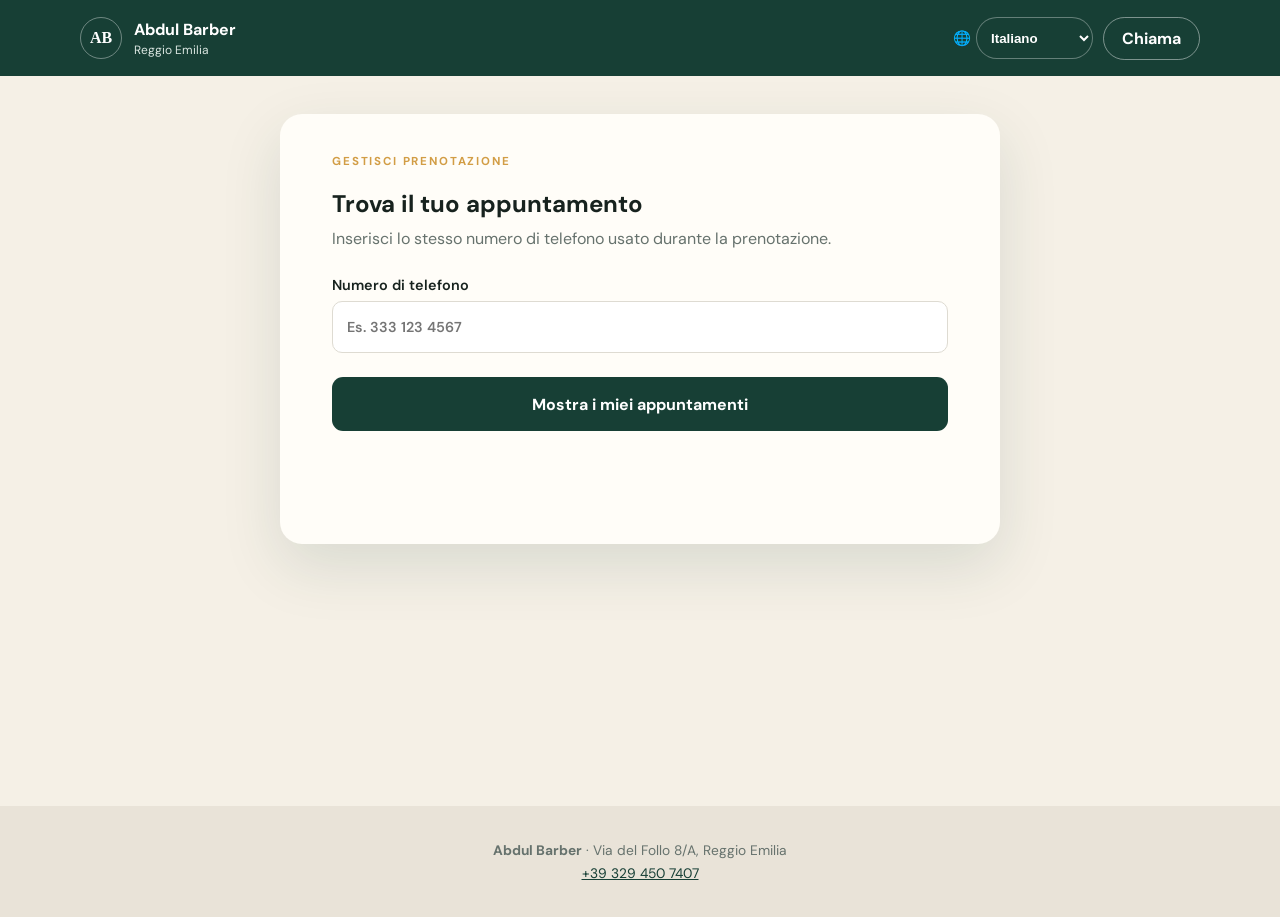
==== cancel.html @ 8a16a871 "Add customer cancellations and update opening hours" ====
<!doctype html>
<html lang="it">
  <head>
    <meta charset="UTF-8" />
    <meta name="viewport" content="width=device-width, initial-scale=1.0" />
    <meta name="theme-color" content="#173f35" />
    <meta name="description" content="Gestisci o disdici un appuntamento da Abdul Barber." />
    <link rel="icon" href="icon.svg" type="image/svg+xml" />
    <link rel="stylesheet" href="styles.css" />
    <title>Disdici appuntamento — Abdul Barber</title>
  </head>
  <body>
    <header class="topbar">
      <a class="brand" href="index.html" aria-label="Abdul Barber, pagina iniziale"><span class="brand-mark" aria-hidden="true">AB</span><span><strong>Abdul Barber</strong><small>Reggio Emilia</small></span></a>
      <div class="top-actions"><label class="language-picker" aria-label="Lingua"><span aria-hidden="true">🌐</span><select id="language-select"><option value="it">Italiano</option><option value="ar">العربية</option><option value="fr">Français</option><option value="es">Español</option></select></label><a class="phone-link" href="tel:+393294507407" data-i18n="call">Chiama</a></div>
    </header>

    <main class="simple-page">
      <section class="booking-card simple-card" aria-labelledby="cancel-title">
        <div id="cancel-search">
          <p class="step-label" data-i18n="cancelEyebrow">GESTISCI PRENOTAZIONE</p>
          <h1 id="cancel-title" data-i18n="cancelTitle">Trova il tuo appuntamento</h1>
          <p class="simple-intro" data-i18n="cancelText">Inserisci lo stesso numero di telefono usato durante la prenotazione.</p>
          <form id="lookup-form">
            <label><span class="label-text" data-i18n="phone">Numero di telefono</span><input id="lookup-phone" type="tel" inputmode="tel" autocomplete="tel" required placeholder="Es. 333 123 4567" data-i18n-placeholder="phonePlaceholder" /></label>
            <button id="lookup-button" class="primary-button" type="submit" data-i18n="searchBookings">Mostra i miei appuntamenti</button>
          </form>
          <p id="lookup-message" class="status-message" role="status" aria-live="polite"></p>
          <div id="booking-results" class="booking-results"></div>
        </div>
        <div id="cancel-success" class="cancel-success hidden">
          <div class="success-icon">✓</div>
          <h1 data-i18n="cancelledTitle">Appuntamento disdetto</h1>
          <p class="simple-intro" data-i18n="cancelledText">La disdetta è stata registrata e l’orario è tornato disponibile.</p>
          <a class="primary-button" href="index.html" data-i18n="backToBooking">Torna alla prenotazione</a>
        </div>
      </section>
    </main>

    <footer><p><strong>Abdul Barber</strong> · Via del Follo 8/A, Reggio Emilia</p><p><a href="tel:+393294507407">+39 329 450 7407</a></p></footer>
    <script src="i18n.js"></script><script src="config.js"></script><script src="api.js"></script><script src="cancel.js"></script>
  </body>
</html>
---- styles.css ----
@import url('https://fonts.googleapis.com/css2?family=DM+Sans:wght@400;500;600;700&family=Playfair+Display:ital,wght@1,700&display=swap');

:root { --green:#173f35; --green-2:#245c4d; --cream:#f5f0e6; --paper:#fffdf8; --ink:#17221e; --muted:#66726d; --gold:#d29d45; --line:#dedbd2; --danger:#a43838; }
* { box-sizing:border-box; }
html { scroll-behavior:smooth; }
body { margin:0; font-family:'DM Sans',system-ui,sans-serif; color:var(--ink); background:var(--cream); min-height:100vh; }
button,input,textarea { font:inherit; }
button,a { -webkit-tap-highlight-color:transparent; }
.topbar { height:76px; padding:0 max(20px,calc((100% - 1120px)/2)); display:flex; align-items:center; justify-content:space-between; background:var(--green); color:white; }
.brand { display:flex; gap:12px; align-items:center; color:white; text-decoration:none; }
.brand-mark { width:42px; height:42px; display:grid; place-items:center; border:1px solid #ffffff60; border-radius:50%; font-family:serif; font-weight:700; }
.brand strong,.brand small { display:block; }.brand small { color:#d9e5e0; margin-top:2px; font-size:.75rem; }
.phone-link { color:white; border:1px solid #ffffff70; border-radius:999px; padding:10px 18px; text-decoration:none; font-weight:700; }
.top-actions { display:flex; gap:10px; align-items:center; }.language-picker { display:flex; align-items:center; gap:5px; color:white; }.language-picker select { min-height:42px; border:1px solid #ffffff55; border-radius:999px; padding:0 30px 0 10px; color:white; background:var(--green); font-weight:600; cursor:pointer; }.label-text { color:var(--ink); font-weight:600; }
main { min-height:calc(100vh - 170px); }
.hero { background:var(--green); color:white; text-align:center; padding:58px 20px 118px; }
.eyebrow,.step-label { letter-spacing:.16em; font-size:.72rem; font-weight:700; color:var(--gold); }
.hero h1 { font-size:clamp(2.5rem,7vw,4.6rem); line-height:1.02; margin:12px 0 18px; letter-spacing:-.045em; }
.hero h1 em { font-family:'Playfair Display',serif; color:#e2bd79; font-weight:700; }
.hero>p:not(.eyebrow) { color:#d7e1de; margin:0 auto 28px; font-size:1.05rem; }
.shop-info { display:flex; justify-content:center; flex-wrap:wrap; gap:12px 26px; color:#eef4f1; font-size:.9rem; }
.booking-card { width:min(720px,calc(100% - 28px)); min-height:430px; margin:-74px auto 70px; position:relative; background:var(--paper); border-radius:22px; box-shadow:0 22px 60px #173f3520; padding:28px clamp(20px,5vw,52px) 42px; }
.progress { display:flex; align-items:center; justify-content:center; margin-bottom:26px; }
.progress-dot { width:30px; height:30px; border-radius:50%; display:grid; place-items:center; color:#87908c; background:#e9e8e2; font-size:.78rem; font-weight:700; }
.progress-dot.active { color:white; background:var(--green-2); }.progress i { width:45px; height:2px; background:#e4e3dd; }.progress i.active { background:var(--green-2); }
.step { display:none; }.step.active { display:block; animation:enter .25s ease; }
@keyframes enter { from{opacity:0; transform:translateY(6px)} }
.step h2 { font-size:clamp(1.65rem,5vw,2.2rem); margin:5px 0 24px; letter-spacing:-.035em; }
.service-grid { display:grid; gap:13px; }
.service-card { width:100%; min-height:92px; display:grid; grid-template-columns:58px 1fr 24px; gap:15px; align-items:center; text-align:left; padding:15px 18px; border:1px solid var(--line); border-radius:14px; background:white; color:var(--ink); cursor:pointer; }
.service-card:hover,.service-card:focus-visible { border-color:var(--green-2); box-shadow:0 5px 16px #173f3512; outline:none; }
.featured-service { border-color:#d3b06b; background:#fffaf0; }.featured-service .service-icon { background:#f2e5c9; }
.service-icon { width:54px; height:54px; border-radius:50%; display:grid; place-items:center; color:var(--green); background:#e8f0ed; font-size:1.45rem; }
.service-card strong,.service-card small { display:block; }.service-card strong { font-size:1.06rem; }.service-card small { color:var(--muted); margin-top:5px; }.arrow { font-size:2rem; color:#9fa6a2; }
.manage-link { display:block; width:max-content; max-width:100%; margin:22px auto 0; color:var(--green-2); font-weight:700; text-align:center; }
.back { padding:8px 0; border:0; background:none; color:var(--green-2); cursor:pointer; font-weight:600; margin-bottom:8px; }
.date-list { display:flex; gap:9px; overflow-x:auto; padding:2px 2px 12px; scrollbar-width:thin; }
.date-button { flex:0 0 78px; min-height:90px; border:1px solid var(--line); background:white; border-radius:12px; cursor:pointer; color:var(--ink); }
.date-button span { display:block; text-transform:capitalize; }.date-button .weekday { font-size:.75rem; color:var(--muted); }.date-button .day { font-size:1.55rem; font-weight:700; margin:4px 0; }.date-button.selected { background:var(--green); color:white; border-color:var(--green); }.date-button.selected .weekday { color:#dbe7e3; }
.time-area { border-top:1px solid var(--line); margin-top:14px; padding-top:18px; }.time-area h3 { font-size:1rem; margin:0 0 13px; }.hidden { display:none!important; }
.time-list { display:grid; gap:18px; }.time-group h4 { margin:0 0 9px; color:var(--muted); font-size:.82rem; text-transform:uppercase; letter-spacing:.08em; }.time-buttons { display:grid; grid-template-columns:repeat(4,1fr); gap:9px; }.time-button { min-height:48px; border:1px solid var(--line); border-radius:10px; background:white; color:var(--ink); font-weight:700; cursor:pointer; }.time-button:hover,.time-button:focus-visible { color:white; background:var(--green-2); outline:none; }.muted { color:var(--muted); }
form { display:grid; gap:17px; } label { font-weight:600; font-size:.9rem; } label>span { color:var(--muted); font-weight:400; }
input,textarea { display:block; width:100%; margin-top:7px; border:1px solid var(--line); border-radius:10px; background:white; min-height:52px; padding:12px 14px; color:var(--ink); } textarea { resize:vertical; } input:focus,textarea:focus { outline:3px solid #245c4d22; border-color:var(--green-2); }
.primary-button,.secondary-button { width:100%; min-height:54px; display:grid; place-items:center; border-radius:11px; font-weight:700; text-decoration:none; cursor:pointer; }.primary-button { border:0; background:var(--green); color:white; margin-top:7px; }.primary-button:hover { background:var(--green-2); }.primary-button:disabled { opacity:.55; cursor:wait; }.secondary-button { border:1px solid var(--green); color:var(--green); margin-top:10px; }
.summary { background:#eef3f0; border-radius:13px; padding:5px 18px; margin-bottom:18px; }.summary-row { display:flex; justify-content:space-between; gap:20px; padding:13px 0; border-bottom:1px solid #d8e1dd; }.summary-row:last-child { border:0; }.summary-row span { color:var(--muted); }.summary-row strong { text-align:right; }
.privacy-check { display:flex; gap:10px; align-items:flex-start; font-weight:400; line-height:1.4; }.privacy-check input { width:21px; min-height:21px; margin:0; flex:0 0 21px; }.error { min-height:22px; color:var(--danger); font-weight:600; text-align:center; }
.success-panel { text-align:center; }.success-icon { margin:0 auto 15px; width:62px; height:62px; border-radius:50%; background:#dcece5; color:var(--green); display:grid; place-items:center; font-size:2rem; }.success-panel h2 { margin-bottom:22px; }.calendar-button { margin-top:0; }.text-button { border:0; background:none; color:var(--green-2); text-decoration:underline; margin-top:18px; cursor:pointer; }
.simple-page { padding:38px 0 1px; }.simple-card { margin:0 auto 60px; }.simple-intro { color:var(--muted); line-height:1.55; margin:-12px 0 24px; }.booking-results { display:grid; gap:13px; margin-top:26px; }.booking-results h2 { margin-bottom:4px; }.customer-booking { display:flex; justify-content:space-between; gap:18px; align-items:center; padding:17px; border:1px solid var(--line); border-radius:13px; background:white; }.customer-booking strong,.customer-booking span { display:block; }.customer-booking span { color:var(--muted); margin-top:5px; }.cancel-button { flex:0 0 auto; min-height:46px; border:1px solid #c65d5d; border-radius:10px; padding:10px 15px; color:var(--danger); background:white; font-weight:700; cursor:pointer; }.cancel-button:hover,.cancel-button:focus-visible { color:white; background:var(--danger); outline:none; }.status-message { min-height:24px; margin-top:16px; text-align:center; font-weight:600; }.status-message.error { color:var(--danger); }.cancel-success { text-align:center; padding:22px 0 5px; }
footer { padding:30px 20px; text-align:center; color:var(--muted); background:#e9e3d8; font-size:.86rem; } footer p { margin:5px; } footer a { color:var(--green); }
@media(max-width:560px){ .topbar{height:68px}.brand-mark{width:38px;height:38px}.phone-link{padding:9px 14px}.hero{padding-top:42px}.booking-card{margin-top:-86px;padding-top:23px}.time-buttons{grid-template-columns:repeat(3,1fr)}.progress i{width:32px}.shop-info{display:grid;gap:8px} }
@media(max-width:480px){.phone-link{display:none}.language-picker select{max-width:115px}.brand small{display:none}.topbar{padding-left:14px;padding-right:14px}}
@media(max-width:520px){.customer-booking{display:grid}.cancel-button{width:100%}}
[dir="rtl"] .service-card { text-align:right; grid-template-columns:58px 1fr 24px; } [dir="rtl"] .arrow { transform:scaleX(-1); } [dir="rtl"] .back { direction:rtl; } [dir="rtl"] .summary-row strong { text-align:left; }
@media(prefers-reduced-motion:reduce){*{animation:none!important;scroll-behavior:auto!important}}
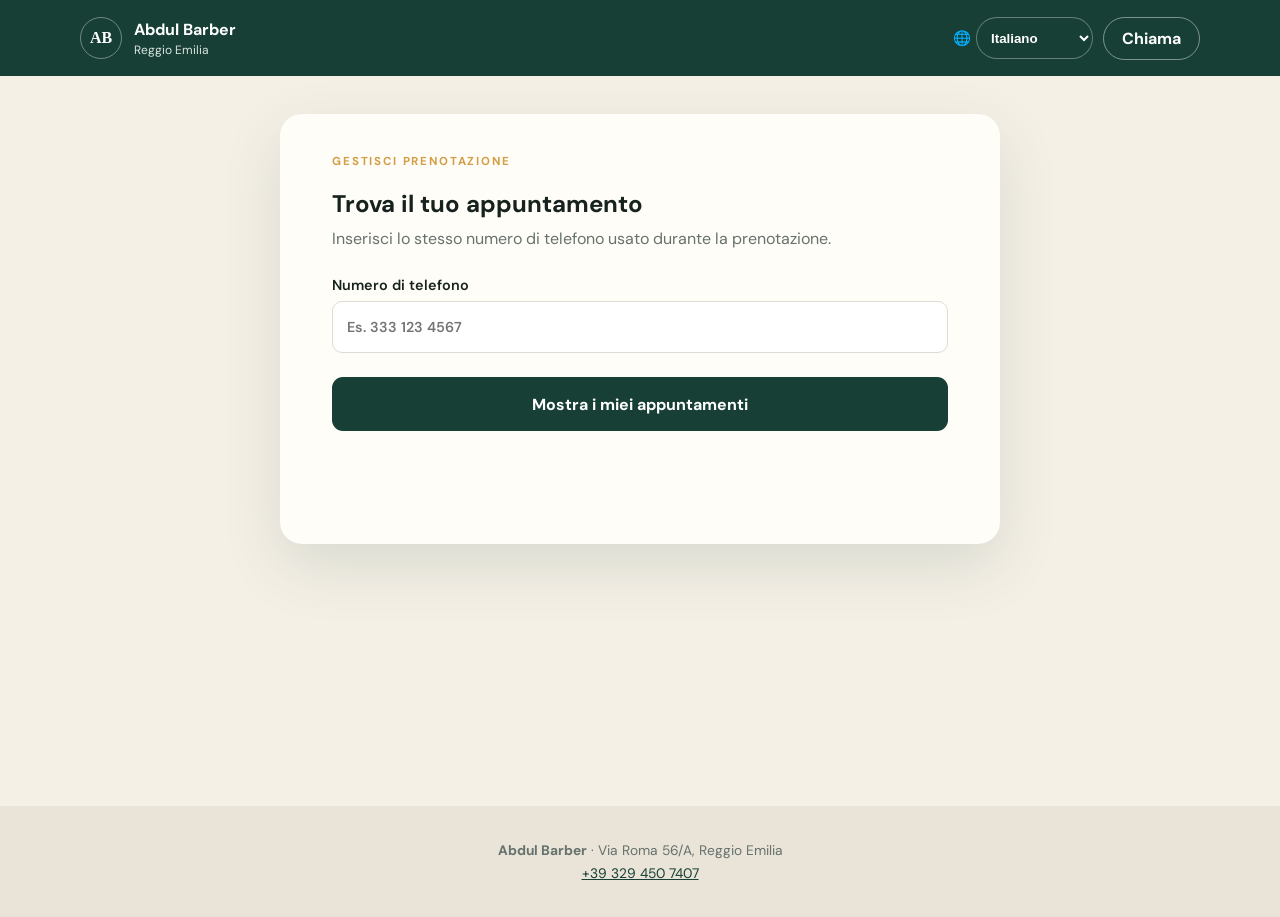
==== commit 428604d6: "Close bookings on Mondays and update address" ====
--- a/cancel.html
+++ b/cancel.html
@@ -37,7 +37,7 @@
       </section>
     </main>
 
-    <footer><p><strong>Abdul Barber</strong> · Via del Follo 8/A, Reggio Emilia</p><p><a href="tel:+393294507407">+39 329 450 7407</a></p></footer>
+    <footer><p><strong>Abdul Barber</strong> · Via Roma 56/A, Reggio Emilia</p><p><a href="tel:+393294507407">+39 329 450 7407</a></p></footer>
     <script src="i18n.js"></script><script src="config.js"></script><script src="api.js"></script><script src="cancel.js"></script>
   </body>
 </html>
--- a/styles.css
+++ b/styles.css
@@ -32,7 +32,9 @@
 .featured-service { border-color:#d3b06b; background:#fffaf0; }.featured-service .service-icon { background:#f2e5c9; }
 .service-icon { width:54px; height:54px; border-radius:50%; display:grid; place-items:center; color:var(--green); background:#e8f0ed; font-size:1.45rem; }
 .service-card strong,.service-card small { display:block; }.service-card strong { font-size:1.06rem; }.service-card small { color:var(--muted); margin-top:5px; }.arrow { font-size:2rem; color:#9fa6a2; }
-.manage-link { display:block; width:max-content; max-width:100%; margin:22px auto 0; color:var(--green-2); font-weight:700; text-align:center; }
+.manage-link { display:flex; align-items:center; justify-content:center; gap:10px; width:100%; min-height:54px; margin:22px auto 0; padding:12px 16px; border:1px solid #d3b06b; border-radius:12px; background:#fff8ea; color:var(--green-2); font-weight:700; line-height:1.3; text-align:center; text-decoration:none; }
+.manage-link::before { content:'✕'; display:grid; place-items:center; width:27px; height:27px; flex:0 0 27px; border-radius:50%; background:#f2e5c9; color:#8a5b25; font-size:.8rem; }
+.manage-link:hover,.manage-link:focus-visible { border-color:#b78b3e; background:#fff2d8; box-shadow:0 4px 14px #8a5b2518; outline:none; }
 .back { padding:8px 0; border:0; background:none; color:var(--green-2); cursor:pointer; font-weight:600; margin-bottom:8px; }
 .date-list { display:flex; gap:9px; overflow-x:auto; padding:2px 2px 12px; scrollbar-width:thin; }
 .date-button { flex:0 0 78px; min-height:90px; border:1px solid var(--line); background:white; border-radius:12px; cursor:pointer; color:var(--ink); }
